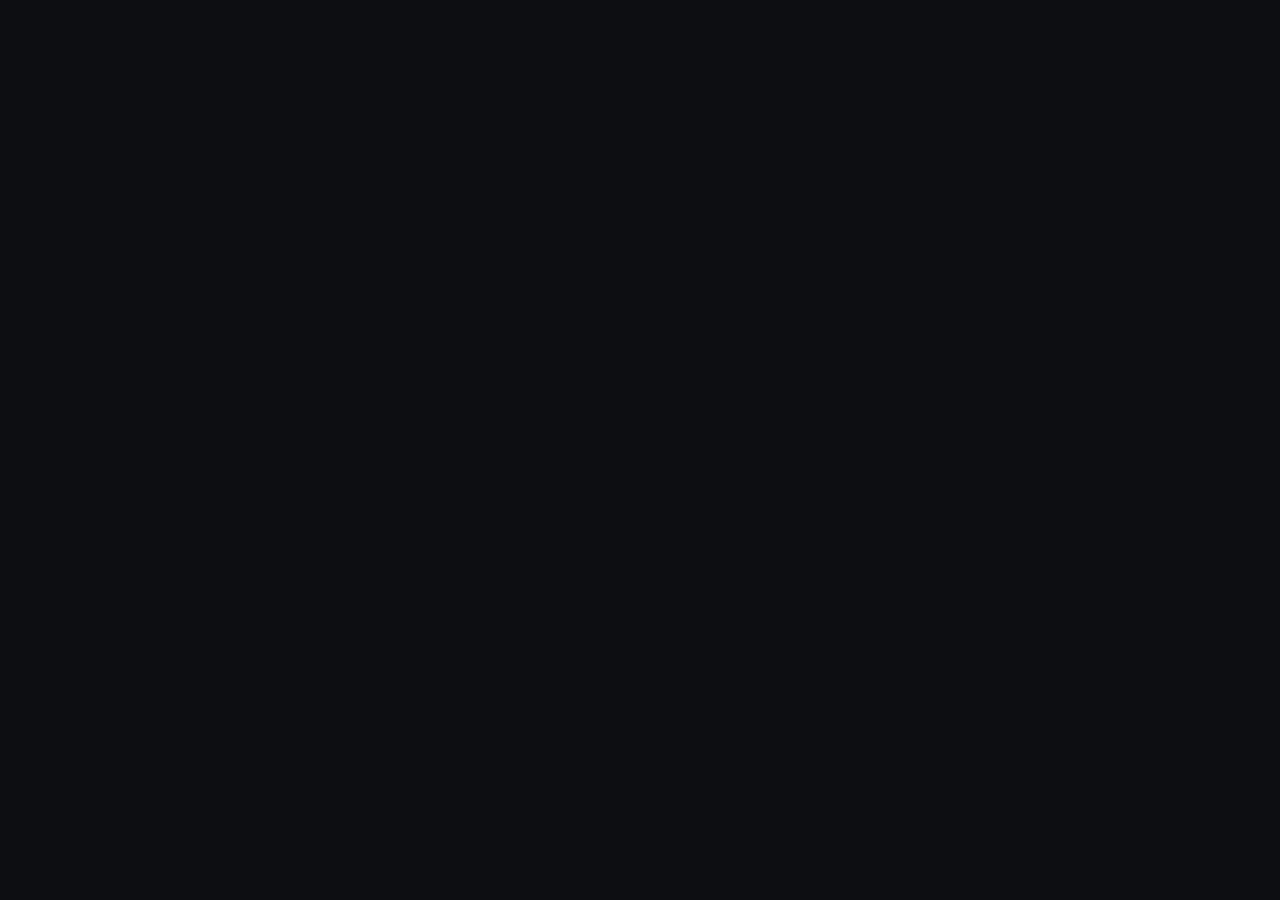
==== index.html @ c8211074 "feat(ui): add index.html scaffold and D2-themed CSS Zero-build entry point wiring Vue 3 (ESM CDN), T" ====
<!DOCTYPE html>
<html lang="en">
<head>
  <meta charset="UTF-8" />
  <meta name="viewport" content="width=device-width, initial-scale=1.0" />
  <title>D2R Blizzard Sorc — ETTVD Optimizer</title>
  <script src="https://cdn.tailwindcss.com"></script>
  <link rel="stylesheet" href="css/theme.css" />
</head>
<body>
  <div id="app"></div>
  <script type="module" src="js/app.js"></script>
</body>
</html>
---- css/theme.css ----
:root {
  --color-unique: #C7B377;
  --color-set: #00FF00;
  --color-magic: #4850B8;
  --color-rune: #FFA800;
  --color-bg: #0d0e11;
  --color-surface: #1a1c23;
  --color-border: #2e3140;
}

body {
  background-color: var(--color-bg);
  color: #d0d0d0;
  font-family: "Times New Roman", "Georgia", serif;
  margin: 0;
  padding: 0;
}
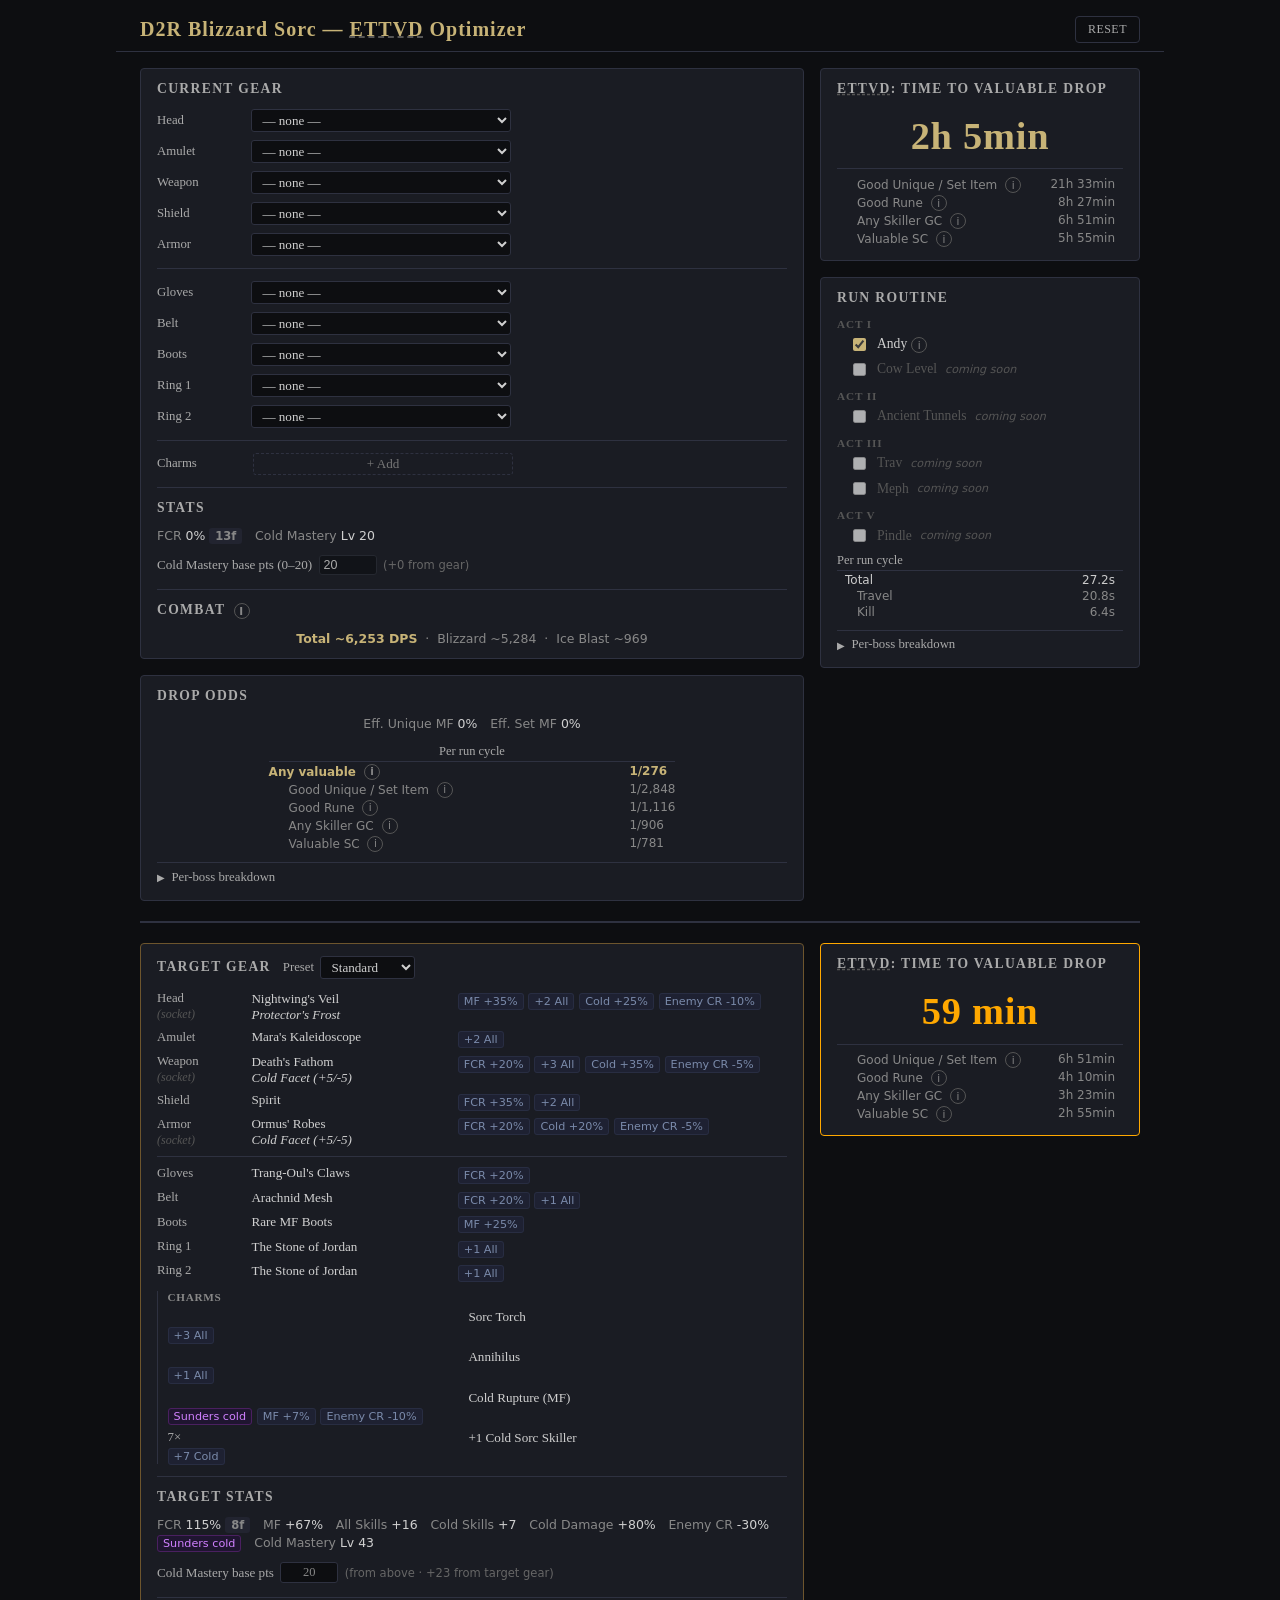
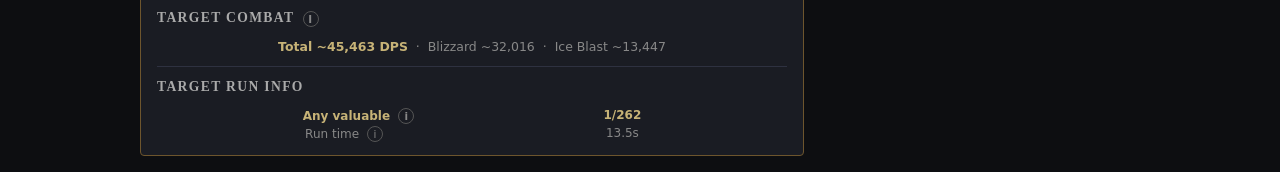
==== commit 2dd7c7ff: "chore(deps): vendor Vue 3 prod build, remove unused Tailwind CDN Replace unpkg/CDN dev imports with " ====
--- a/index.html
+++ b/index.html
@@ -3,8 +3,7 @@
 <head>
   <meta charset="UTF-8" />
   <meta name="viewport" content="width=device-width, initial-scale=1.0" />
-  <title>D2R Blizzard Sorc — ETTVD Optimizer</title>
-  <script src="https://cdn.tailwindcss.com"></script>
+  <title>D2R Blizzard Sorc Upgrade Planner</title>
   <link rel="stylesheet" href="css/theme.css" />
 </head>
 <body>
--- a/css/theme.css
+++ b/css/theme.css
@@ -6,12 +6,986 @@
   --color-bg: #0d0e11;
   --color-surface: #1a1c23;
   --color-border: #2e3140;
+  --color-text: #d0d0d0;
+  --color-text-muted: #aaa;
+  --color-text-dim: #888;
+  --color-text-faint: #555;
+  --color-text-placeholder: #666;
+
+  /* Layout column tokens — shared across gear slots, target panel, set bonuses */
+  --col-label:  5.5rem;   /* slot name label */
+  --col-select: 260px;    /* editable slot dropdown */
+  --col-item:   200px;    /* read-only item name in target panel */
+  --col-gap:    0.4rem;   /* horizontal gap between columns */
+  --block-indent: 0.6rem; /* padding-left on bordered sub-blocks (set bonuses, charms) */
 }
 
 body {
   background-color: var(--color-bg);
-  color: #d0d0d0;
+  color: var(--color-text);
   font-family: "Times New Roman", "Georgia", serif;
   margin: 0;
   padding: 0;
 }
+
+/* Layout */
+.app-header {
+  padding: 1rem 1.5rem 0.5rem;
+  border-bottom: 1px solid var(--color-border);
+  display: flex;
+  align-items: center;
+  justify-content: space-between;
+  max-width: 1000px;
+  margin: 0 auto;
+}
+.app-header h1 {
+  margin: 0;
+  font-size: 1.25rem;
+  color: var(--color-unique);
+  letter-spacing: 0.05em;
+}
+.reset-btn {
+  padding: 0.3rem 0.75rem;
+  font-size: 0.75rem;
+  font-family: inherit;
+  background: transparent;
+  border: 1px solid var(--color-border);
+  color: var(--color-text-muted);
+  border-radius: 4px;
+  cursor: pointer;
+  text-transform: uppercase;
+  letter-spacing: 0.04em;
+  transition: border-color 0.15s, color 0.15s;
+}
+.reset-btn:hover {
+  border-color: var(--color-set);
+  color: var(--color-set);
+}
+.modal-backdrop {
+  position: fixed;
+  inset: 0;
+  background: rgba(0, 0, 0, 0.65);
+  display: flex;
+  align-items: center;
+  justify-content: center;
+  z-index: 1000;
+}
+.modal-dialog {
+  background: var(--color-surface);
+  border: 1px solid var(--color-border);
+  border-radius: 6px;
+  padding: 1.5rem 1.75rem;
+  min-width: 280px;
+  max-width: 360px;
+  box-shadow: 0 8px 32px rgba(0, 0, 0, 0.6);
+}
+.modal-title {
+  margin: 0 0 0.5rem;
+  font-size: 1rem;
+  color: var(--color-unique);
+  letter-spacing: 0.04em;
+}
+.modal-body {
+  margin: 0 0 1.25rem;
+  font-size: 0.875rem;
+  color: var(--color-text-muted);
+}
+.modal-actions {
+  display: flex;
+  justify-content: flex-end;
+  gap: 0.5rem;
+}
+.modal-btn {
+  padding: 0.35rem 0.9rem;
+  font-size: 0.8rem;
+  font-family: inherit;
+  border-radius: 4px;
+  cursor: pointer;
+  text-transform: uppercase;
+  letter-spacing: 0.04em;
+  transition: border-color 0.15s, color 0.15s, background 0.15s;
+}
+.modal-btn-cancel {
+  background: transparent;
+  border: 1px solid var(--color-border);
+  color: var(--color-text-muted);
+}
+.modal-btn-cancel:hover {
+  border-color: var(--color-text-muted);
+  color: var(--color-text);
+}
+.modal-btn-confirm {
+  background: transparent;
+  border: 1px solid #7a2020;
+  color: #d97070;
+}
+.modal-btn-confirm:hover {
+  background: #7a2020;
+  color: #fff;
+}
+.app-grid {
+  display: grid;
+  grid-template-columns: 1fr 320px;
+  gap: 1rem;
+  padding: 1rem 1.5rem;
+  align-items: start;
+  max-width: 1000px;
+  margin: 0 auto;
+}
+.panel-title {
+  font-size: 0.85rem;
+  text-transform: uppercase;
+  letter-spacing: 0.1em;
+  color: var(--color-text-muted);
+  margin: 0 0 0.75rem;
+}
+
+/* Gear panel */
+.gear-panel {
+  background: var(--color-surface);
+  border: 1px solid var(--color-border);
+  border-radius: 4px;
+  padding: 0.75rem 1rem;
+}
+.slot-group {
+  display: flex;
+  flex-direction: column;
+  gap: 0.5rem;
+  margin-bottom: 0.75rem;
+}
+.slot-group + .slot-group {
+  border-top: 1px solid var(--color-border);
+  padding-top: 0.75rem;
+}
+
+/* GearSlot */
+.gear-slot {
+  display: grid;
+  grid-template-columns: calc(var(--col-label) + var(--col-gap) + var(--col-select)) 1fr;
+  column-gap: var(--col-gap);
+  align-items: start;
+  /* No row-gap: span-10 trick creates 10 ghost rows and row-gap would add
+     ~2.4rem of blank space below filled slots. Use margin-top on each
+     subsequent col-1 item instead so empty rows cost nothing. */
+}
+/* On desktop, gear-slot-left dissolves into the parent grid so its children
+   are direct grid items: gear-slot-top and siblings auto-place into col 1,
+   stat-pills auto-places into col 2 and spans all rows. */
+.gear-slot-left {
+  display: contents;
+}
+.gear-slot-top {
+  display: flex;
+  align-items: center;
+  gap: var(--col-gap);
+}
+/* stat-pills lands in col 2 via auto-placement and spans all rows so it
+   never contributes to individual row heights in col 1. */
+.gear-slot-left > .stat-pills {
+  grid-column: 2;
+  grid-row: 1 / span 10;
+  align-self: start;
+}
+/* Replace the removed row-gap with per-item top margin (only on desktop where
+   gear-slot-left uses display:contents; mobile flex gap handles spacing). */
+.gear-slot-left > .custom-inputs,
+.gear-slot-left > .custom-stat-pills,
+.gear-slot-left > .socket-section {
+  margin-top: 0.3rem;
+}
+.slot-label {
+  width: var(--col-label);
+  font-size: 0.8rem;
+  color: var(--color-text-muted);
+  flex-shrink: 0;
+}
+.slot-select {
+  background: var(--color-bg);
+  color: var(--color-text);
+  border: 1px solid var(--color-border);
+  border-radius: 3px;
+  padding: 2px 6px;
+  font-size: 0.82rem;
+  font-family: inherit;
+  flex: 0 0 var(--col-select);
+}
+.slot-select:focus { outline: 1px solid var(--color-unique); }
+
+/* Custom inputs */
+.custom-inputs {
+  display: flex;
+  flex-wrap: wrap;
+  gap: 0.4rem;
+  align-items: center;
+  font-size: 0.78rem;
+  border-left: 2px solid #2e3240;
+  padding-left: 0.65rem;
+  margin-left: 0.15rem;
+  margin-top: 0.15rem;
+}
+.custom-basis-select {
+  background: #111318;
+  color: var(--color-text-dim);
+  border: 1px dashed #252830;
+  border-radius: 3px;
+  padding: 2px 5px;
+  font-size: 0.78rem;
+  font-family: inherit;
+  font-style: italic;
+  cursor: pointer;
+}
+.custom-basis-select:focus { outline: 1px solid var(--color-unique); }
+.custom-basis-select:hover { border-color: var(--color-text-faint); color: var(--color-text-muted); }
+.custom-text {
+  background: #111318;
+  color: var(--color-text-muted);
+  border: 1px solid #252830;
+  border-radius: 3px;
+  padding: 2px 5px;
+  font-size: 0.78rem;
+  width: 120px;
+}
+.custom-num {
+  background: #111318;
+  color: var(--color-text-muted);
+  border: 1px solid #252830;
+  border-radius: 3px;
+  padding: 2px 4px;
+  font-size: 0.78rem;
+  width: 48px;
+}
+.custom-zero {
+  color: var(--color-text-faint);
+}
+.custom-zero .custom-num {
+  color: var(--color-text-faint);
+  border-color: #1c1f24;
+}
+
+/* Stat pills */
+.stat-pills {
+  display: flex;
+  gap: 0.3rem;
+  flex-wrap: wrap;
+}
+.custom-stat-pills {
+  display: flex;
+  gap: 0.3rem;
+  flex-wrap: wrap;
+}
+.charm-custom-stat-pills {
+  display: flex;
+  gap: 0.3rem;
+  flex-wrap: wrap;
+  flex-basis: 100%;
+}
+.pill {
+  font-size: 0.7rem;
+  padding: 1px 5px;
+  border-radius: 3px;
+  font-family: system-ui, sans-serif;
+  white-space: nowrap;
+}
+.pill-fcr       { background: #1e2132; color: #7a8aaa; border: 1px solid #282d42; }
+.pill-mf        { background: #1e2132; color: #7a8aaa; border: 1px solid #282d42; }
+.pill-skill     { background: #1e2132; color: #7a8aaa; border: 1px solid #282d42; }
+.pill-cold      { background: #1e2132; color: #7a8aaa; border: 1px solid #282d42; }
+.pill-cold-pct  { background: #1e2132; color: #7a8aaa; border: 1px solid #282d42; }
+.pill-ecr       { background: #1e2132; color: #7a8aaa; border: 1px solid #282d42; }
+.pill-total     { background: #2a2210; color: var(--color-unique); }
+.pill-set-match    { background: #0d1f0d; color: var(--color-set);    border: 1px solid #1a4a1a; font-style: italic; }
+.pill-unique-match { background: #1f1a0d; color: var(--color-unique); border: 1px solid #4a3a10; font-style: italic; }
+.pill-sunder    { background: #1f1530; color: #d080ff; border: 1px solid #4a2060; }
+
+/* Socket section (inline within gear slot) */
+.socket-section {
+  display: flex;
+  flex-direction: column;
+  gap: 0.25rem;
+}
+.socket-list {
+  display: flex;
+  flex-direction: column;
+  gap: 0.25rem;
+}
+.socket-entry {
+  display: flex;
+  flex-direction: column;
+  gap: 0.25rem;
+}
+.socket-row {
+  display: flex;
+  align-items: center;
+  gap: 0.4rem;
+}
+.socket-label {
+  width: var(--col-label);
+  font-size: 0.75rem;
+  color: var(--color-text-faint);
+  flex-shrink: 0;
+  font-style: italic;
+}
+.socket-select {
+  flex: 0 0 220px;
+  background: #111318;
+  color: var(--color-text-muted);
+  border-color: #252830;
+}
+.socket-remove {
+  background: none;
+  border: 1px solid #3a2020;
+  color: #885050;
+  border-radius: 3px;
+  padding: 0 6px;
+  font-size: 0.9rem;
+  line-height: 1.5;
+  cursor: pointer;
+  font-family: inherit;
+  flex-shrink: 0;
+}
+.socket-remove:hover { border-color: #c06060; color: #ff8080; }
+.socket-add {
+  background: none;
+  border: 1px dashed var(--color-border);
+  color: #777;
+  border-radius: 3px;
+  padding: 1px 8px;
+  font-size: 0.78rem;
+  cursor: pointer;
+  font-family: inherit;
+  align-self: flex-start;
+  margin-left: calc(var(--col-label) + var(--col-gap));
+}
+.socket-add:hover { border-color: var(--color-text-faint); color: var(--color-text-muted); }
+
+/* Charms section (sits below set bonuses, above Stats) */
+.charms-section {
+  border-top: 1px solid var(--color-border);
+  padding-top: 0.75rem;
+  margin-bottom: 0.75rem;
+}
+
+/* Charms panel */
+.charms-panel {
+  display: flex;
+  flex-direction: column;
+  gap: 0.3rem;
+}
+.charms-panel-header {
+  display: flex;
+  align-items: center;
+  gap: 0.5rem;
+}
+.charms-list {
+  display: flex;
+  flex-direction: column;
+  gap: 0.3rem;
+}
+.charm-row {
+  display: grid;
+  grid-template-columns: 316px 1fr;
+  column-gap: 0.4rem;
+  row-gap: 0.3rem;
+  align-items: start;
+  padding-left: calc(var(--col-label) + var(--col-gap));
+}
+.charm-row > .stat-pills {
+  grid-column: 2;
+  grid-row: 1 / span 10;
+  align-self: start;
+}
+.charm-select-group {
+  flex: 0 0 316px;
+  display: flex;
+  align-items: center;
+  gap: 0.3rem;
+}
+.charm-select-group .slot-select {
+  flex: 1;
+  min-width: 0;
+}
+.charm-count {
+  width: 48px;
+  flex-shrink: 0;
+  background: var(--color-bg);
+  border: 1px solid var(--color-border);
+  color: var(--color-text);
+  border-radius: 3px;
+  padding: 1px 4px;
+  font-size: 0.85rem;
+  font-family: inherit;
+  text-align: center;
+}
+.charm-count-spacer {
+  width: 48px;
+  flex-shrink: 0;
+  font-size: 0.85rem;
+  color: var(--color-text-faint);
+  text-align: center;
+}
+.charm-remove {
+  background: none;
+  border: 1px solid #3a2020;
+  color: #885050;
+  border-radius: 3px;
+  padding: 0 6px;
+  font-size: 0.9rem;
+  line-height: 1.5;
+  cursor: pointer;
+  font-family: inherit;
+  flex-shrink: 0;
+}
+.charm-remove:hover { border-color: #c06060; color: #ff8080; }
+.charm-add {
+  background: none;
+  border: 1px dashed var(--color-border);
+  color: #777;
+  border-radius: 3px;
+  padding: 2px 6px;
+  font-size: 0.82rem;
+  cursor: pointer;
+  font-family: inherit;
+  width: var(--col-select);
+  text-align: center;
+}
+.charm-add:hover { border-color: var(--color-text-faint); color: var(--color-text-muted); }
+.custom-inputs-stats {
+  display: grid;
+  grid-template-columns: repeat(3, max-content max-content);
+  column-gap: 0.35rem;
+  row-gap: 0.3rem;
+  flex-basis: 100%;
+  align-items: center;
+  padding-left: 6px;
+}
+.custom-inputs-stats > label {
+  display: contents;
+}
+/* extra gap before the 2nd and 3rd column pairs */
+.custom-inputs-stats > label:nth-child(3n+2) > span,
+.custom-inputs-stats > label:nth-child(3n) > span {
+  padding-left: 0.5rem;
+}
+
+/* Sticky header */
+.sticky-header {
+  position: sticky;
+  top: 0;
+  z-index: 10;
+  background: var(--color-bg);
+}
+
+.error-banner {
+  display: flex;
+  align-items: center;
+  justify-content: space-between;
+  gap: 1rem;
+  background: #5c1a1a;
+  border: 1px solid #a03030;
+  color: #f0b0b0;
+  padding: 0.6rem 1rem;
+  font-size: 0.9rem;
+}
+.error-banner-close {
+  background: none;
+  border: none;
+  color: inherit;
+  font-size: 1.2rem;
+  cursor: pointer;
+  line-height: 1;
+  padding: 0 0.2rem;
+  flex-shrink: 0;
+}
+.error-banner-close:hover {
+  color: #fff;
+}
+
+/* Left column (gear + drop odds) */
+.left-col {
+  display: flex;
+  flex-direction: column;
+  gap: 1rem;
+}
+
+/* Side panel */
+.side-panel {
+  display: flex;
+  flex-direction: column;
+  gap: 1rem;
+}
+
+/* ETTVD section */
+.ettvd-block {
+  border-color: var(--color-unique);
+}
+.ettvd-main {
+  font-size: 2.4rem;
+  font-weight: 700;
+  color: var(--color-unique);
+  text-align: center;
+  letter-spacing: 0.02em;
+  padding: 0.4rem 0 0.6rem;
+  line-height: 1.1;
+}
+.ettvd-empty {
+  color: var(--color-text-faint);
+}
+.ettvd-breakdown {
+  border-top: 1px solid var(--color-border);
+  padding-top: 0.4rem;
+  margin-top: 0.1rem;
+}
+.summary-block {
+  background: var(--color-surface);
+  border: 1px solid var(--color-border);
+  border-radius: 4px;
+  padding: 0.75rem 1rem;
+}
+.ettvd-block-target {
+  border-color: var(--color-rune);
+}
+.placeholder {
+  color: var(--color-text-placeholder);
+  font-size: 0.82rem;
+  font-style: italic;
+}
+
+/* Stat summary */
+.summary-pills {
+  display: flex;
+  flex-wrap: wrap;
+  gap: 0.35rem;
+  margin-bottom: 0.6rem;
+}
+.summary-pills .pill {
+  font-size: 0.78rem;
+}
+.stat-label {
+  flex: 1;
+  color: var(--color-text-muted);
+}
+.fcr-badge {
+  font-size: 0.72rem;
+  font-family: system-ui, sans-serif;
+  padding: 1px 6px;
+  border-radius: 3px;
+  font-weight: 600;
+}
+.badge-green,
+.badge-amber,
+.badge-default { background: #222430; color: var(--color-text-dim); }
+
+.cm-breakdown { color: var(--color-text-placeholder); font-size: 0.72rem; font-family: system-ui, sans-serif; }
+.cm-input-row { padding: 0.3rem 0 0.1rem; }
+.cm-label { font-size: 0.82rem; color: var(--color-text-muted); display: flex; align-items: center; gap: 0.4rem; flex-wrap: wrap; }
+
+/* Info icon */
+.info-icon {
+  display: inline-flex;
+  align-items: center;
+  justify-content: center;
+  width: 14px;
+  height: 14px;
+  border-radius: 50%;
+  border: 1px solid #555;
+  color: var(--color-text-dim);
+  font-size: 0.65rem;
+  font-family: system-ui, sans-serif;
+  font-style: normal;
+  cursor: help;
+  vertical-align: middle;
+  margin-left: 4px;
+  flex-shrink: 0;
+  user-select: none;
+  line-height: 1;
+}
+
+/* Tooltip component */
+.tooltip-wrap {
+  display: inline;
+  cursor: help;
+}
+.tooltip-popup {
+  background: #1c1f2e;
+  border: 1px solid #3a3f58;
+  color: var(--color-text);
+  font-size: 0.78rem;
+  font-family: system-ui, sans-serif;
+  line-height: 1.45;
+  padding: 0.45rem 0.7rem;
+  border-radius: 4px;
+  box-shadow: 0 4px 20px rgba(0, 0, 0, 0.65);
+  pointer-events: none;
+  white-space: pre-wrap;
+  max-width: 280px;
+}
+
+/* Foldable section */
+.fold-section { margin-top: 0.6rem; border-top: 1px solid var(--color-border); }
+.fold-header {
+  display: flex;
+  align-items: center;
+  gap: 0.4rem;
+  background: none;
+  border: none;
+  color: var(--color-text-muted);
+  font-size: 0.8rem;
+  font-family: inherit;
+  cursor: pointer;
+  padding: 0.4rem 0 0.2rem;
+  width: 100%;
+  text-align: left;
+}
+.fold-header:hover { color: var(--color-unique); }
+.fold-arrow { font-size: 0.65rem; }
+
+/* Breakdown */
+.breakdown-content { padding: 0.2rem 0 0.1rem; }
+.breakdown-run-label { font-size: 0.78rem; color: var(--color-text-muted); margin: 0.3rem 0 0.1rem; }
+.breakdown-row {
+  display: flex;
+  justify-content: space-between;
+  font-size: 0.75rem;
+  color: var(--color-text-dim);
+  padding: 1px 0.5rem;
+  font-family: system-ui, sans-serif;
+}
+.breakdown-total { color: #ccc; border-top: 1px solid var(--color-border); margin-top: 2px; padding-top: 2px; }
+.breakdown-sub { padding-left: 1.25rem; }
+
+/* In left-col sections (Drop Odds, Target Run Info): pin value column to stat-pills position */
+.left-col .breakdown-row {
+  display: grid;
+  grid-template-columns: calc(var(--col-label) + var(--col-gap) + var(--col-select)) auto;
+  column-gap: var(--col-gap);
+  padding-left: 0;
+  padding-right: 0;
+  justify-content: unset;
+}
+.left-col .target-panel .breakdown-row {
+  grid-template-columns: calc(var(--col-label) + var(--col-gap) + var(--col-item)) auto;
+}
+/* Sub-row indent applies to label text only, so value column stays aligned */
+.left-col .breakdown-sub {
+  padding-left: 0;
+}
+.left-col .breakdown-sub > :first-child {
+  padding-left: 1.25rem;
+}
+
+/* Run routine */
+.run-act-header { font-size: 0.7rem; font-weight: 700; letter-spacing: 0.08em; color: var(--color-text-faint); margin: 0.5rem 0 0.1rem; text-transform: uppercase; }
+.run-row { padding: 0.2rem 0 0.2rem 0.75rem; display: flex; align-items: center; }
+.run-label {
+  display: flex;
+  align-items: center;
+  gap: 0.5rem;
+  font-size: 0.85rem;
+  cursor: pointer;
+}
+.run-disabled { color: var(--color-text-faint); cursor: default; }
+.run-checkbox { accent-color: var(--color-unique); }
+.coming-soon {
+  font-size: 0.7rem;
+  color: var(--color-text-faint);
+  font-style: italic;
+  font-family: system-ui, sans-serif;
+}
+
+
+/* Set bonus block */
+.target-charms-block {
+  margin: 0.6rem 0 0.25rem;
+  border-left: 1px solid var(--color-border);
+  padding-left: var(--block-indent);
+  display: flex;
+  flex-direction: column;
+  gap: 0.4rem;
+}
+/* Compensate for block's padding-left so pills align with gear slot pills above */
+.target-charms-block .slot-label {
+  width: calc(var(--col-label) - var(--block-indent));
+}
+.target-charms-header {
+  font-size: 0.7rem;
+  font-weight: 600;
+  letter-spacing: 0.06em;
+  text-transform: uppercase;
+  color: var(--color-text-dim);
+}
+.set-bonuses-block {
+  margin: 0.6rem 0 0.25rem;
+  border-left: 1px solid var(--color-border);
+  padding-left: var(--block-indent);
+  display: flex;
+  flex-direction: column;
+  gap: 0.4rem;
+}
+.set-bonuses-header {
+  font-size: 0.7rem;
+  font-weight: 600;
+  letter-spacing: 0.06em;
+  text-transform: uppercase;
+  color: var(--color-text-dim);
+}
+/* Editable gear panel: meta spans label + gap + select, minus block's own padding-left */
+.set-bonus-row {
+  display: grid;
+  grid-template-columns: calc(var(--col-label) + var(--col-gap) + var(--col-select) - var(--block-indent)) 1fr;
+  column-gap: var(--col-gap);
+  align-items: start;
+}
+/* Target panel: meta spans label + gap + item-name, minus block's own padding-left */
+.target-panel .set-bonus-row {
+  grid-template-columns: calc(var(--col-label) + var(--col-gap) + var(--col-item) - var(--block-indent)) 1fr;
+}
+.set-bonus-meta {
+  display: flex;
+  align-items: center;
+  gap: 0.4rem;
+}
+.set-bonus-name {
+  font-size: 0.78rem;
+  color: #ccc;
+}
+.set-pips {
+  font-size: 0.65rem;
+  letter-spacing: 0.1em;
+}
+.pip-on  { color: var(--color-text-muted); }
+.pip-off { color: var(--color-text-faint); }
+.set-bonus-pills { margin-top: 0; }
+
+/* Panel divider (hr inside a card) */
+.panel-divider {
+  border: none;
+  border-top: 1px solid var(--color-border);
+  margin: 0.75rem 0;
+}
+
+/* Section divider spanning the full grid width */
+.section-divider {
+  grid-column: 1 / -1;
+  border: none;
+  border-top: 2px solid var(--color-border);
+  margin: 0.25rem 0;
+}
+
+/* Target gear card — faint amber border to distinguish from current */
+.target-panel {
+  border-color: color-mix(in srgb, var(--color-rune) 30%, var(--color-border));
+}
+
+/* Target ETTVD value */
+.ettvd-target {
+  color: var(--color-rune);
+}
+
+/* Target preset row */
+.target-preset-row {
+  display: flex;
+  align-items: center;
+  gap: 0.75rem;
+  flex-wrap: wrap;
+  margin-bottom: 0.75rem;
+}
+.target-preset-label {
+  display: flex;
+  align-items: center;
+  gap: 0.4rem;
+  font-size: 0.8rem;
+  color: var(--color-text-muted);
+}
+.target-preset-select {
+  flex: 0 0 auto;
+  width: auto;
+}
+
+/* Target slot list */
+.target-slot-group {
+  display: flex;
+  flex-direction: column;
+  gap: 0.4rem;
+  margin-bottom: 0.5rem;
+}
+.target-slot-group + .target-slot-group {
+  border-top: 1px solid var(--color-border);
+  padding-top: 0.5rem;
+}
+.target-slot-row {
+  display: grid;
+  grid-template-columns: calc(var(--col-label) + var(--col-gap) + var(--col-item)) 1fr;
+  column-gap: var(--col-gap);
+  align-items: start;
+}
+.target-slot-left {
+  display: contents;
+}
+.target-slot-top {
+  display: flex;
+  align-items: center;
+  gap: var(--col-gap);
+}
+.target-slot-left > .stat-pills {
+  grid-column: 2;
+  grid-row: 1 / span 10;
+  align-self: start;
+}
+.target-socket-row {
+  display: flex;
+  align-items: center;
+  gap: var(--col-gap);
+}
+.target-slot-name {
+  font-size: 0.82rem;
+  color: var(--color-text);
+}
+.target-slot-empty {
+  color: var(--color-text-faint);
+  font-style: italic;
+}
+.target-socket-name {
+  font-style: italic;
+}
+
+/* Read-only CM display */
+.cm-readonly {
+  display: inline-flex;
+  align-items: center;
+  justify-content: center;
+  width: 48px;
+  background: var(--color-bg);
+  border: 1px solid var(--color-border);
+  border-radius: 3px;
+  padding: 2px 4px;
+  font-size: 0.78rem;
+  color: var(--color-text-dim);
+  text-align: center;
+}
+
+[title] { cursor: help; }
+abbr { text-decoration: underline dashed; text-decoration-color: var(--color-text-faint); }
+
+/* Plain-text stat line (replaces summary-pills in Stats section) */
+.stat-line {
+  display: flex;
+  flex-wrap: wrap;
+  gap: 0.15rem 0.8rem;
+  font-family: system-ui, sans-serif;
+  font-size: 0.78rem;
+  color: var(--color-text-dim);
+  margin-bottom: 0.5rem;
+}
+.stat-val { color: var(--color-text); }
+
+/* Single-line combat display: gold total + muted breakdown */
+.combat-line {
+  font-family: system-ui, sans-serif;
+  font-size: 0.78rem;
+  color: var(--color-text-dim);
+  text-align: center;
+}
+.combat-total { color: var(--color-unique); font-weight: 600; }
+
+/* Centered content block — used in Drop Odds and Target Run Info */
+.content-center {
+  display: flex;
+  flex-direction: column;
+  align-items: center;
+}
+.content-center .stat-line { justify-content: center; }
+.content-center .breakdown-run-label { text-align: center; }
+.breakdown-group { width: fit-content; }
+
+/* Gold highlight for "Any valuable" row in Drop Odds */
+.breakdown-row.breakdown-highlight { color: var(--color-unique); font-weight: 600; }
+
+@media (max-width: 640px) {
+  .app-header {
+    padding: 0.75rem 1rem 0.4rem;
+  }
+  .app-header h1 {
+    font-size: 1.05rem;
+  }
+  .app-grid {
+    grid-template-columns: 1fr;
+    padding: 0.75rem;
+    gap: 0.75rem;
+  }
+  .slot-select {
+    flex: 1;
+    min-width: 0;
+  }
+  /* On mobile, restore gear-slot-left as a flex column so pills fall naturally
+     between the dropdown and any custom/socket content. */
+  .gear-slot {
+    display: block;
+  }
+  .gear-slot-left {
+    display: flex;
+    flex-direction: column;
+    gap: 0.3rem;
+  }
+  /* flex gap handles spacing on mobile; cancel the desktop margin-top */
+  .gear-slot-left > .custom-inputs,
+  .gear-slot-left > .custom-stat-pills,
+  .gear-slot-left > .socket-section {
+    margin-top: 0;
+  }
+  .ettvd-main {
+    font-size: 1.9rem;
+    padding: 0.25rem 0 0.4rem;
+  }
+  .summary-block {
+    padding: 0.6rem 0.75rem;
+  }
+  .gear-panel {
+    padding: 0.6rem 0.75rem;
+  }
+
+  /* Fix socket rows overflowing narrow screens */
+  .socket-select {
+    flex: 1;
+    min-width: 0;
+  }
+
+  /* Fix charm rows overflowing narrow screens */
+  .charm-row {
+    padding-left: 0;
+    grid-template-columns: 1fr;
+  }
+  .charm-row > .stat-pills {
+    grid-column: 1;
+    grid-row: auto;
+  }
+  .charm-add {
+    width: auto;
+    flex: 1;
+  }
+
+  /* Target slot rows: stack vertically on mobile */
+  .target-slot-row {
+    display: block;
+  }
+  .target-slot-left {
+    display: flex;
+    flex-direction: column;
+    gap: 0.2rem;
+  }
+
+  /* Release fixed col-select calc so breakdown rows don't overflow narrow screens */
+  .left-col .breakdown-row {
+    grid-template-columns: 1fr auto;
+  }
+  .left-col .target-panel .breakdown-row {
+    grid-template-columns: 1fr auto;
+  }
+
+  /* Release fixed col-select calc on set-bonus rows */
+  .set-bonus-row {
+    grid-template-columns: auto 1fr;
+  }
+  .target-panel .set-bonus-row {
+    grid-template-columns: auto 1fr;
+  }
+}
